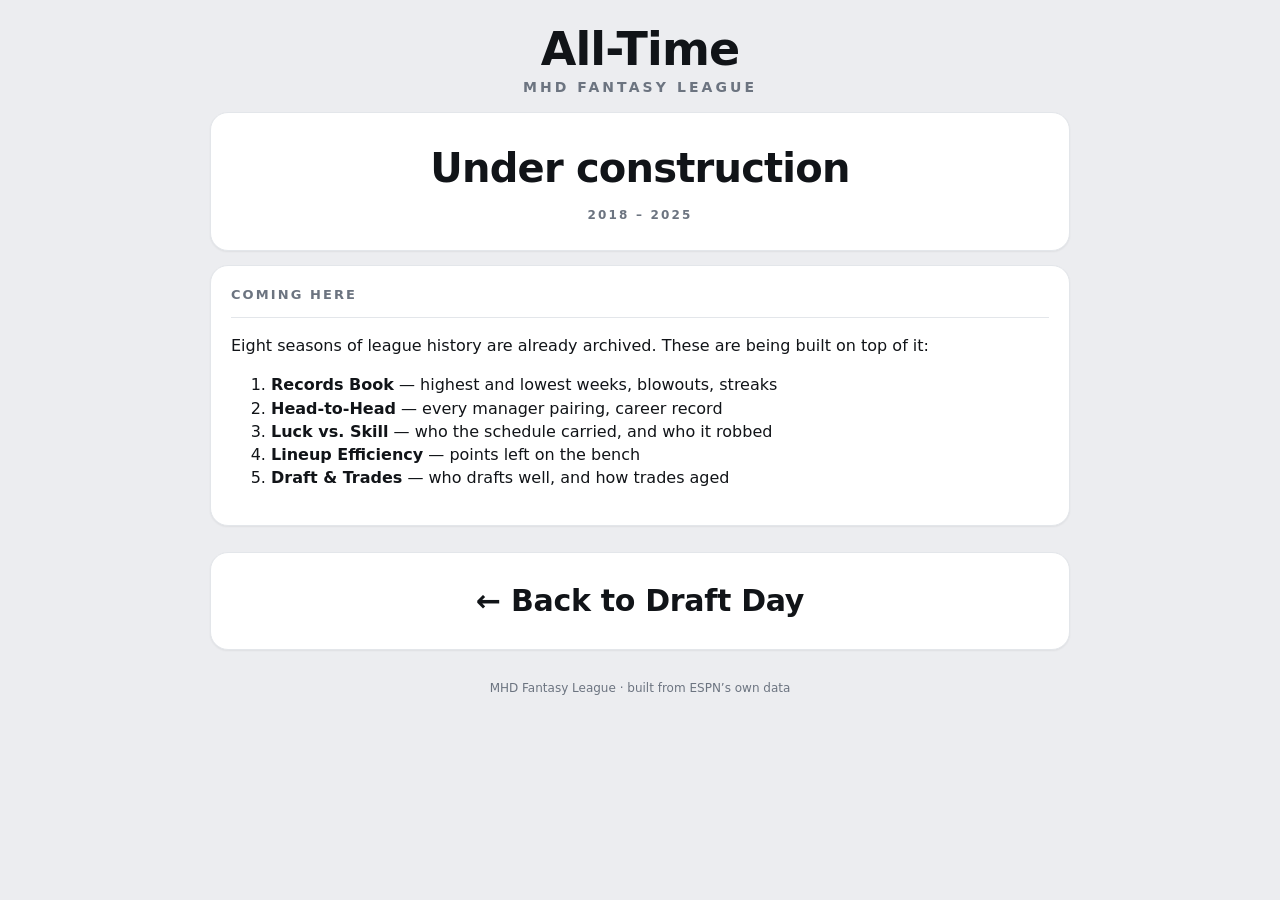
==== site/analysis.html @ 6bb0a48e "Add the draft-day splash page The home page the league actually opens in August: countdown, draft de" ====
<!doctype html>
<html lang="en">
<head>
<meta charset="utf-8">
<meta name="viewport" content="width=device-width, initial-scale=1">
<title>All-Time Analysis | MHD Fantasy League</title>
<link rel="stylesheet" href="css/main.css">
</head>
<body>

<header class="masthead">
  <h1 class="wordmark">All-Time<span>MHD Fantasy League</span></h1>
</header>

<main>
  <section class="card hero">
    <h2>Under construction</h2>
    <p class="kind">2018 &ndash; 2025</p>
  </section>

  <section class="card">
    <h2>Coming here</h2>
    <p>Eight seasons of league history are already archived. These are being
      built on top of it:</p>
    <ol class="planned">
      <li><b>Records Book</b> &mdash; highest and lowest weeks, blowouts, streaks</li>
      <li><b>Head-to-Head</b> &mdash; every manager pairing, career record</li>
      <li><b>Luck vs. Skill</b> &mdash; who the schedule carried, and who it robbed</li>
      <li><b>Lineup Efficiency</b> &mdash; points left on the bench</li>
      <li><b>Draft &amp; Trades</b> &mdash; who drafts well, and how trades aged</li>
    </ol>
  </section>

  <a class="tile" href="index.html">
    <b>&larr; Back to Draft Day</b>
  </a>
</main>

<footer>
  <p>MHD Fantasy League &middot; built from ESPN&rsquo;s own data</p>
</footer>

</body>
</html>
---- site/css/main.css ----
/* Design system for the whole site.
 *
 * Mobile-first: everything is a single stacked column until 720px, because the
 * league opens this on phones from a group chat. Cards on a soft field, one
 * accent color, big numbers with small uppercase labels -- the point is that a
 * stat should be readable at arm's length without anyone squinting.
 */

:root {
  --bg: #ecedf0;
  --card: #ffffff;
  --ink: #111418;
  --muted: #6c7480;
  --line: #e3e6ea;
  --accent: #34d399;
  --accent-ink: #04291b;
  --shadow: 0 1px 2px rgba(17, 20, 24, 0.06);
  --radius: 18px;
  --gap: 14px;
}

@media (prefers-color-scheme: dark) {
  :root {
    --bg: #0f1216;
    --card: #181c22;
    --ink: #f2f4f7;
    --muted: #99a2ad;
    --line: #262c34;
    --shadow: none;
  }
}

* {
  box-sizing: border-box;
}

body {
  margin: 0;
  padding: 0 14px 48px;
  background: var(--bg);
  color: var(--ink);
  font-family: system-ui, -apple-system, "Segoe UI", Roboto, sans-serif;
  font-size: 16px;
  line-height: 1.45;
  -webkit-text-size-adjust: 100%;
}

/* ---------- masthead ---------- */

.masthead {
  max-width: 860px;
  margin: 0 auto;
  padding: 26px 0 18px;
  text-align: center;
}

.wordmark {
  margin: 0;
  font-size: clamp(30px, 9vw, 46px);
  font-weight: 800;
  letter-spacing: -0.02em;
  line-height: 1;
}

.wordmark span {
  display: block;
  margin-top: 8px;
  font-size: clamp(11px, 3vw, 14px);
  font-weight: 700;
  letter-spacing: 0.22em;
  text-transform: uppercase;
  color: var(--muted);
}

.masthead .updated {
  margin: 14px 0 0;
  font-size: 11px;
  font-weight: 700;
  letter-spacing: 0.14em;
  text-transform: uppercase;
  color: var(--muted);
}

/* ---------- layout ---------- */

main {
  max-width: 860px;
  margin: 0 auto;
}

.grid {
  display: grid;
  grid-template-columns: 1fr;
  gap: var(--gap);
}

@media (min-width: 720px) {
  .grid {
    grid-template-columns: 1fr 1fr;
    align-items: start;
  }
  /* The draft order is a long list; let it own the right column and run the
     full height of the stack next to it. */
  .grid .order {
    grid-column: 2;
    grid-row: 1 / span 3;
  }
}

/* ---------- cards ---------- */

.card {
  background: var(--card);
  border: 1px solid var(--line);
  border-radius: var(--radius);
  box-shadow: var(--shadow);
  padding: 20px;
  margin-bottom: var(--gap);
}

.grid .card {
  margin-bottom: 0;
}

.card h2 {
  margin: 0 0 14px;
  padding-bottom: 12px;
  border-bottom: 1px solid var(--line);
  font-size: 13px;
  font-weight: 800;
  letter-spacing: 0.16em;
  text-transform: uppercase;
  color: var(--muted);
}

.hero {
  text-align: center;
  padding: 26px 20px;
}

.hero h2 {
  margin: 0;
  padding: 0;
  border: 0;
  font-size: clamp(26px, 7.5vw, 40px);
  font-weight: 800;
  letter-spacing: -0.02em;
  text-transform: none;
  color: var(--ink);
}

.hero .kind {
  margin: 10px 0 0;
  font-size: 12px;
  font-weight: 700;
  letter-spacing: 0.18em;
  text-transform: uppercase;
  color: var(--muted);
}

/* ---------- countdown ---------- */

.clock {
  display: grid;
  grid-template-columns: repeat(4, 1fr);
  text-align: center;
}

.clock div {
  padding: 0 2px;
}

.clock b {
  display: block;
  font-size: clamp(26px, 8vw, 38px);
  font-weight: 800;
  font-variant-numeric: tabular-nums;
  letter-spacing: -0.02em;
}

.clock small {
  display: block;
  margin-top: 2px;
  font-size: 10px;
  font-weight: 700;
  letter-spacing: 0.14em;
  text-transform: uppercase;
  color: var(--muted);
}

/* ---------- draft details ---------- */

.when {
  margin: 0;
  font-size: 22px;
  font-weight: 800;
  letter-spacing: -0.01em;
}

.where {
  margin: 4px 0 0;
  font-size: 14px;
  font-weight: 600;
  letter-spacing: 0.1em;
  text-transform: uppercase;
  color: var(--muted);
}

/* ---------- buttons ---------- */

.btn {
  display: block;
  width: 100%;
  margin-top: 18px;
  padding: 14px 18px;
  border: 0;
  border-radius: 999px;
  background: var(--accent);
  color: var(--accent-ink);
  font: inherit;
  font-size: 14px;
  font-weight: 800;
  letter-spacing: 0.12em;
  text-transform: uppercase;
  text-align: center;
  text-decoration: none;
  cursor: pointer;
}

.btn:active {
  transform: translateY(1px);
}

.btn.secondary {
  background: transparent;
  border: 2px solid var(--line);
  color: var(--ink);
}

/* ---------- dues ---------- */

.amount {
  margin: 0;
  font-size: 34px;
  font-weight: 800;
  letter-spacing: -0.02em;
}

/* ---------- draft order ---------- */

.order ol {
  margin: 0;
  padding: 0;
  list-style: none;
}

.order li {
  display: flex;
  align-items: center;
  gap: 12px;
  padding: 11px 0;
  border-bottom: 1px solid var(--line);
}

.order li:last-child {
  border-bottom: 0;
}

.order .pick {
  flex: none;
  width: 26px;
  height: 26px;
  border-radius: 50%;
  background: var(--bg);
  color: var(--muted);
  font-size: 12px;
  font-weight: 800;
  line-height: 26px;
  text-align: center;
}

.order .name {
  flex: 1;
  font-size: 17px;
  font-weight: 700;
  letter-spacing: 0.01em;
}

.badge {
  flex: none;
  padding: 4px 10px;
  border-radius: 999px;
  background: var(--bg);
  color: var(--muted);
  font-size: 10px;
  font-weight: 800;
  letter-spacing: 0.1em;
  text-transform: uppercase;
  white-space: nowrap;
}

.badge.paid {
  background: var(--accent);
  color: var(--accent-ink);
}

/* ---------- gate ---------- */

.gate {
  display: flex;
  gap: 8px;
  margin-top: 18px;
}

.gate input {
  flex: 1;
  min-width: 0;
  padding: 13px 16px;
  border: 2px solid var(--line);
  border-radius: 999px;
  background: var(--card);
  color: var(--ink);
  font: inherit;
  font-size: 15px;
}

.gate .btn {
  width: auto;
  margin-top: 0;
  padding: 13px 20px;
}

.gate-note {
  margin: 10px 0 0;
  font-size: 12px;
  color: var(--muted);
  text-align: center;
}

.gate-note.error {
  color: #dc2626;
  font-weight: 700;
}

/* ---------- big link tile ---------- */

.tile {
  display: block;
  margin-top: 26px;
  padding: 26px 20px;
  border: 1px solid var(--line);
  border-radius: var(--radius);
  background: var(--card);
  box-shadow: var(--shadow);
  color: inherit;
  text-align: center;
  text-decoration: none;
}

.tile b {
  display: block;
  font-size: clamp(22px, 6vw, 30px);
  font-weight: 800;
  letter-spacing: -0.01em;
}

.tile span {
  display: block;
  margin-top: 8px;
  font-size: 13px;
  color: var(--muted);
}

/* ---------- footer ---------- */

footer {
  max-width: 860px;
  margin: 30px auto 0;
  text-align: center;
  font-size: 12px;
  color: var(--muted);
}

[hidden] {
  display: none !important;
}
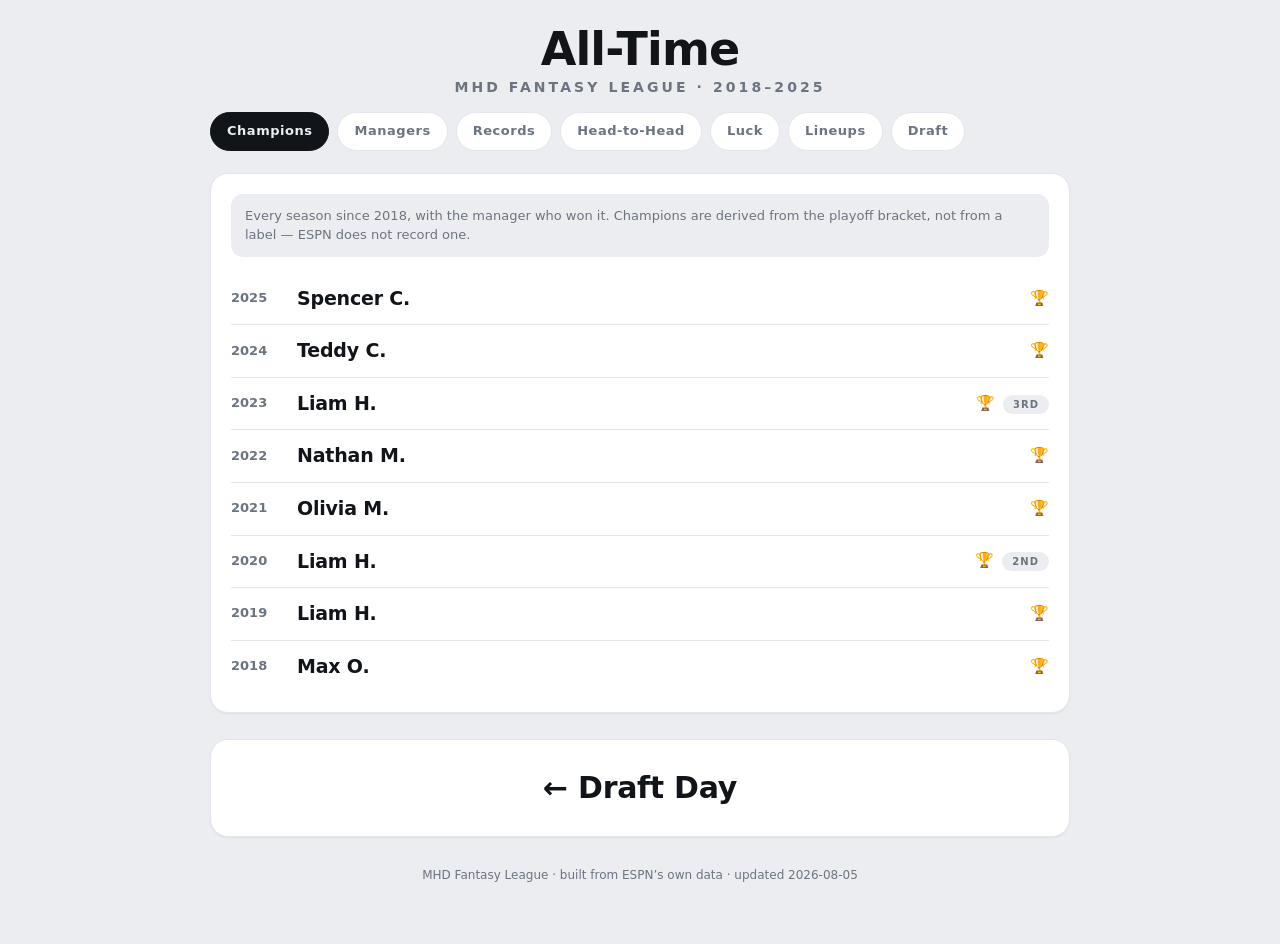
==== commit 28fe1853: "Build the All-Time Analysis page Seven sections -- champions, managers, records, head-to-head, luck," ====
--- a/site/analysis.html
+++ b/site/analysis.html
@@ -4,41 +4,35 @@
 <meta charset="utf-8">
 <meta name="viewport" content="width=device-width, initial-scale=1">
 <title>All-Time Analysis | MHD Fantasy League</title>
+<meta name="description" content="Every season since 2018: records, rivalries, luck, lineups and draft history.">
 <link rel="stylesheet" href="css/main.css">
 </head>
 <body>
 
 <header class="masthead">
-  <h1 class="wordmark">All-Time<span>MHD Fantasy League</span></h1>
+  <h1 class="wordmark">All-Time<span id="span-years">MHD Fantasy League</span></h1>
 </header>
 
 <main>
-  <section class="card hero">
-    <h2>Under construction</h2>
-    <p class="kind">2018 &ndash; 2025</p>
-  </section>
+  <!-- Sections are tabs rather than separate pages: the whole feed is one
+       small file, so switching costs nothing and nobody waits on a page load
+       in the middle of an argument. -->
+  <nav class="tabs" id="tabs" role="tablist"></nav>
 
-  <section class="card">
-    <h2>Coming here</h2>
-    <p>Eight seasons of league history are already archived. These are being
-      built on top of it:</p>
-    <ol class="planned">
-      <li><b>Records Book</b> &mdash; highest and lowest weeks, blowouts, streaks</li>
-      <li><b>Head-to-Head</b> &mdash; every manager pairing, career record</li>
-      <li><b>Luck vs. Skill</b> &mdash; who the schedule carried, and who it robbed</li>
-      <li><b>Lineup Efficiency</b> &mdash; points left on the bench</li>
-      <li><b>Draft &amp; Trades</b> &mdash; who drafts well, and how trades aged</li>
-    </ol>
+  <section class="card" id="panel">
+    <p id="loading">Loading eight seasons&hellip;</p>
   </section>
 
   <a class="tile" href="index.html">
-    <b>&larr; Back to Draft Day</b>
+    <b>&larr; Draft Day</b>
   </a>
 </main>
 
 <footer>
-  <p>MHD Fantasy League &middot; built from ESPN&rsquo;s own data</p>
+  <p>MHD Fantasy League &middot; built from ESPN&rsquo;s own data &middot;
+     <span id="generated"></span></p>
 </footer>
 
+<script src="js/analysis.js"></script>
 </body>
 </html>
--- a/site/css/main.css
+++ b/site/css/main.css
@@ -384,3 +384,227 @@
 [hidden] {
   display: none !important;
 }
+
+/* ---------- tabs ---------- */
+
+/* A horizontal strip of chips that scrolls sideways on a phone rather than
+   wrapping into a block of buttons that pushes the content off screen. */
+.tabs {
+  display: flex;
+  gap: 8px;
+  margin: 0 -14px 18px;
+  padding: 0 14px 4px;
+  overflow-x: auto;
+  scrollbar-width: none;
+}
+
+.tabs::-webkit-scrollbar {
+  display: none;
+}
+
+.tabs button {
+  flex: none;
+  padding: 9px 16px;
+  border: 1px solid var(--line);
+  border-radius: 999px;
+  background: var(--card);
+  color: var(--muted);
+  font: inherit;
+  font-size: 13px;
+  font-weight: 700;
+  letter-spacing: 0.04em;
+  white-space: nowrap;
+  cursor: pointer;
+}
+
+.tabs button[aria-selected="true"] {
+  background: var(--ink);
+  border-color: var(--ink);
+  color: var(--bg);
+}
+
+/* ---------- tables ---------- */
+
+.scroller {
+  margin: 0 -20px;
+  padding: 0 20px;
+  overflow-x: auto;
+}
+
+table {
+  width: 100%;
+  border-collapse: collapse;
+  font-size: 15px;
+}
+
+th {
+  padding: 0 0 8px;
+  border-bottom: 1px solid var(--line);
+  color: var(--muted);
+  font-size: 10px;
+  font-weight: 800;
+  letter-spacing: 0.12em;
+  text-transform: uppercase;
+  text-align: right;
+  white-space: nowrap;
+}
+
+th:first-child,
+td:first-child {
+  text-align: left;
+}
+
+td {
+  padding: 10px 0;
+  border-bottom: 1px solid var(--line);
+  text-align: right;
+  font-variant-numeric: tabular-nums;
+  white-space: nowrap;
+}
+
+td:first-child {
+  font-weight: 700;
+}
+
+th + th,
+td + td {
+  padding-left: 14px;
+}
+
+tr:last-child td {
+  border-bottom: 0;
+}
+
+.pos {
+  color: #0f9d58;
+  font-weight: 700;
+}
+
+.neg {
+  color: #dc2626;
+  font-weight: 700;
+}
+
+/* ---------- record / stat rows ---------- */
+
+.stat {
+  display: flex;
+  align-items: baseline;
+  justify-content: space-between;
+  gap: 14px;
+  padding: 13px 0;
+  border-bottom: 1px solid var(--line);
+}
+
+.stat:last-child {
+  border-bottom: 0;
+}
+
+.stat .label {
+  font-size: 13px;
+  font-weight: 700;
+  color: var(--muted);
+}
+
+.stat .value {
+  font-size: 22px;
+  font-weight: 800;
+  font-variant-numeric: tabular-nums;
+  letter-spacing: -0.01em;
+}
+
+.stat .who {
+  display: block;
+  margin-top: 2px;
+  font-size: 12px;
+  font-weight: 600;
+  color: var(--muted);
+  text-align: right;
+}
+
+/* ---------- explainer ---------- */
+
+/* Every stat carries its definition. A number nobody can explain just starts a
+   new argument about the number. */
+.explain {
+  margin: 0 0 16px;
+  padding: 12px 14px;
+  border-radius: 12px;
+  background: var(--bg);
+  font-size: 13px;
+  line-height: 1.5;
+  color: var(--muted);
+}
+
+/* ---------- picker ---------- */
+
+select {
+  width: 100%;
+  margin-bottom: 16px;
+  padding: 12px 14px;
+  border: 2px solid var(--line);
+  border-radius: 12px;
+  background: var(--card);
+  color: var(--ink);
+  font: inherit;
+  font-size: 16px;
+  font-weight: 700;
+}
+
+/* ---------- champions ---------- */
+
+.champ {
+  display: flex;
+  align-items: center;
+  gap: 14px;
+  padding: 12px 0;
+  border-bottom: 1px solid var(--line);
+}
+
+.champ:last-child {
+  border-bottom: 0;
+}
+
+.champ .year {
+  flex: none;
+  width: 52px;
+  font-size: 13px;
+  font-weight: 800;
+  color: var(--muted);
+  font-variant-numeric: tabular-nums;
+}
+
+.champ .name {
+  flex: 1;
+  font-size: 19px;
+  font-weight: 800;
+  letter-spacing: -0.01em;
+}
+
+.champ .rings {
+  flex: none;
+  font-size: 15px;
+}
+
+/* Sub-headings inside a panel: quieter than the card title above them, but
+   still clearly a break between two different tables. */
+.card h3 {
+  margin: 26px 0 12px;
+  padding-top: 18px;
+  border-top: 1px solid var(--line);
+  font-size: 12px;
+  font-weight: 800;
+  letter-spacing: 0.14em;
+  text-transform: uppercase;
+  color: var(--muted);
+}
+
+.card h3:first-of-type {
+  margin-top: 8px;
+  padding-top: 0;
+  border-top: 0;
+}
+
+.champ .rings .badge {
+  margin-left: 8px;
+}
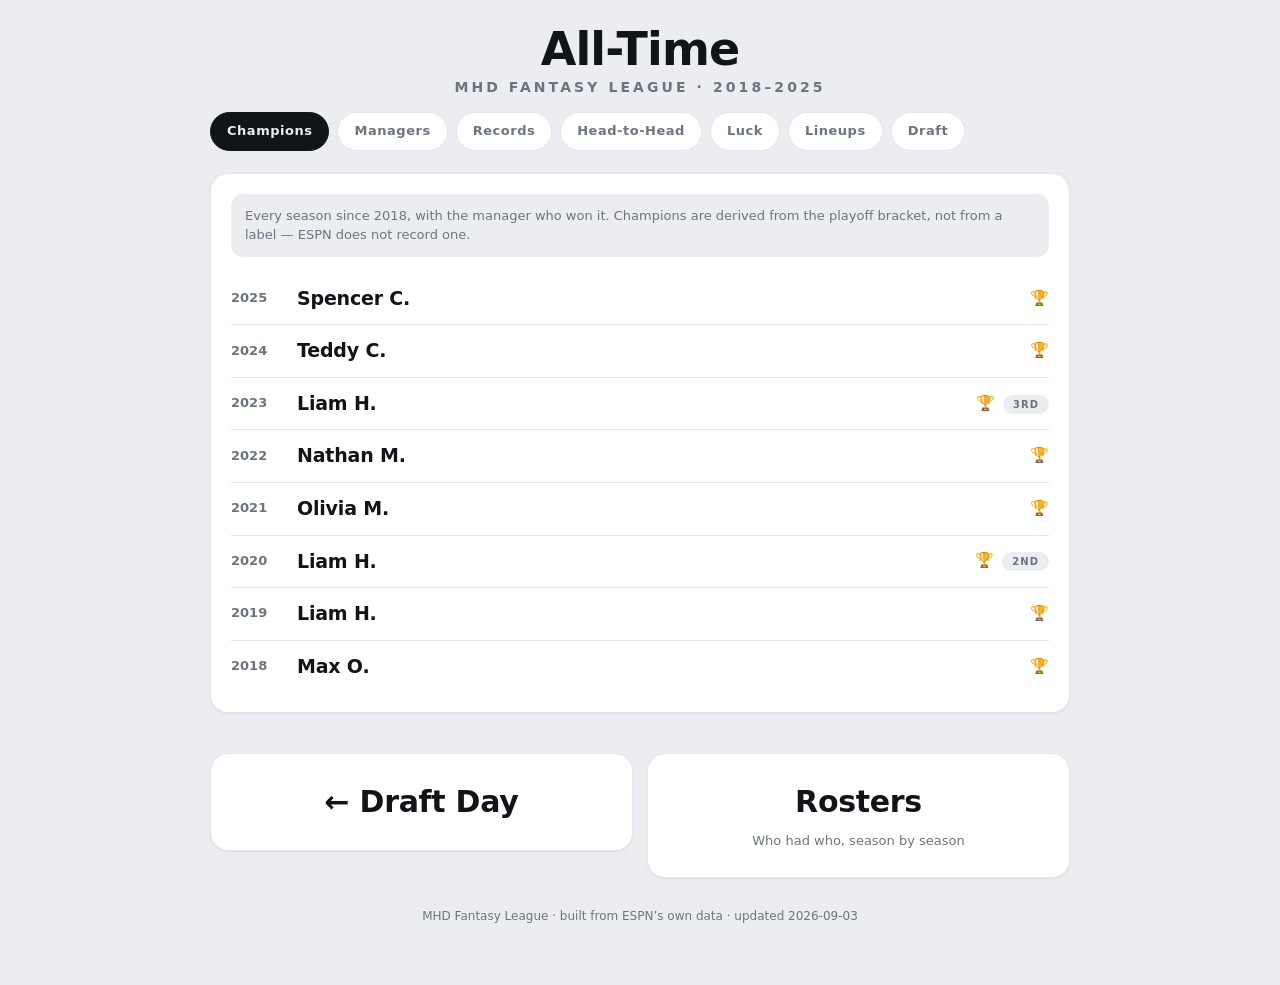
==== commit 4edb0d82: "Add the Rosters page -- who had who, for keeper calls Built for the reason this league actually need" ====
--- a/site/analysis.html
+++ b/site/analysis.html
@@ -23,9 +23,15 @@
     <p id="loading">Loading eight seasons&hellip;</p>
   </section>
 
-  <a class="tile" href="index.html">
-    <b>&larr; Draft Day</b>
-  </a>
+  <div class="grid">
+    <a class="tile" href="index.html">
+      <b>&larr; Draft Day</b>
+    </a>
+    <a class="tile" href="rosters.html">
+      <b>Rosters</b>
+      <span>Who had who, season by season</span>
+    </a>
+  </div>
 </main>
 
 <footer>
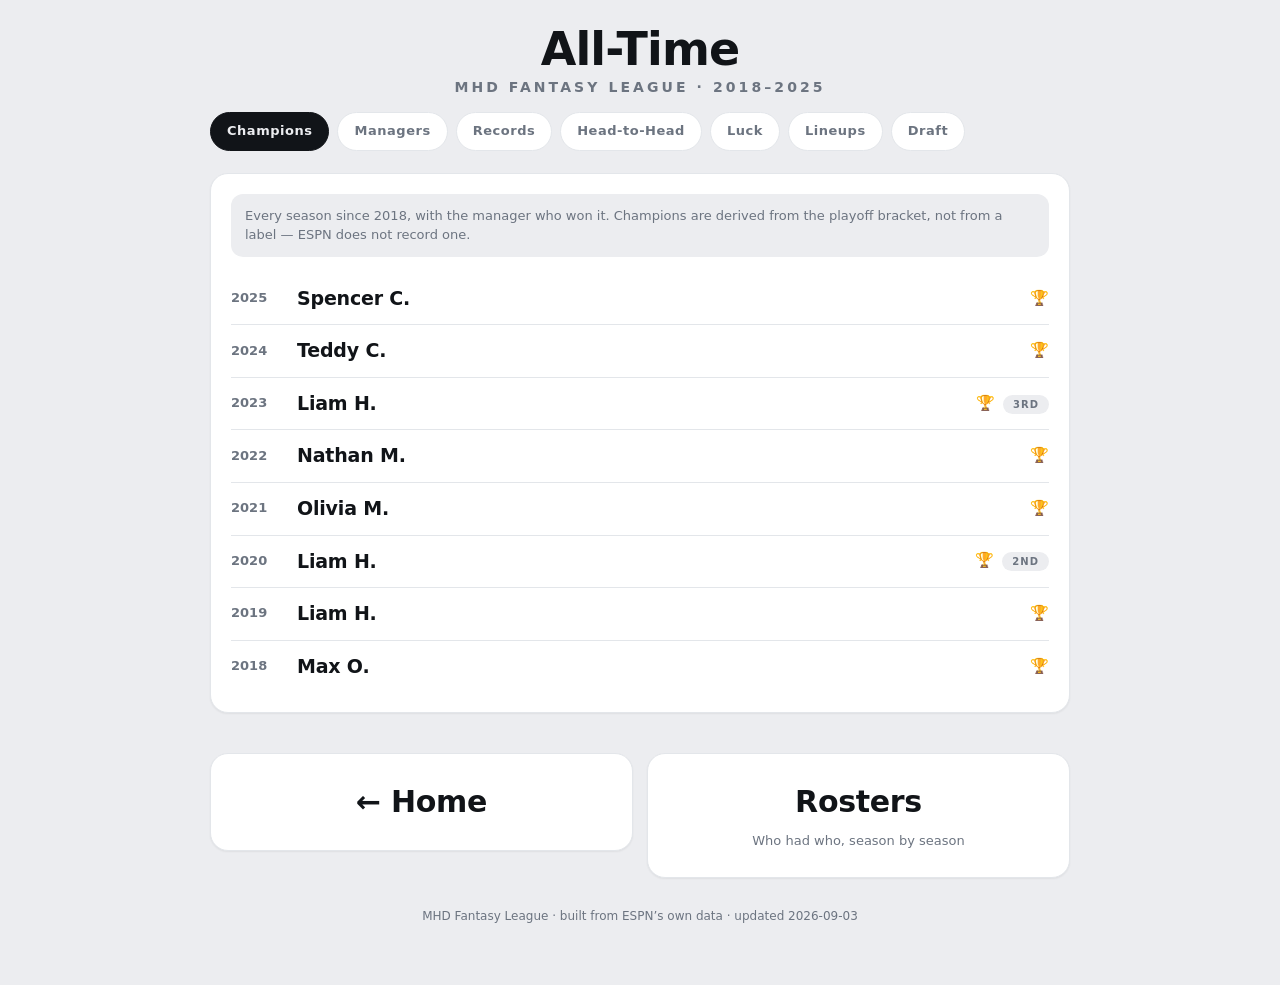
==== commit d22da5aa: "Splash page layout, "Home" back-links, and a real rosters rework Splash page: countdown now spans bo" ====
--- a/site/analysis.html
+++ b/site/analysis.html
@@ -25,7 +25,7 @@
 
   <div class="grid">
     <a class="tile" href="index.html">
-      <b>&larr; Draft Day</b>
+      <b>&larr; Home</b>
     </a>
     <a class="tile" href="rosters.html">
       <b>Rosters</b>
--- a/site/css/main.css
+++ b/site/css/main.css
@@ -99,11 +99,14 @@
     grid-template-columns: 1fr 1fr;
     align-items: start;
   }
-  /* The draft order is a long list; let it own the right column and run the
-     full height of the stack next to it. */
-  .grid .order {
-    grid-column: 2;
-    grid-row: 1 / span 3;
+  /* Splash page only -- these ids exist nowhere else, so this can't leak into
+     the plain two-tile grids on the other pages.
+     Countdown spans the full width up top; draft and dues sit side by side
+     underneath it (auto-placed into row 2 in DOM order, no rule needed for
+     either); the order list spans full width again below both. */
+  #countdown-card,
+  #order-card {
+    grid-column: 1 / -1;
   }
 }
 
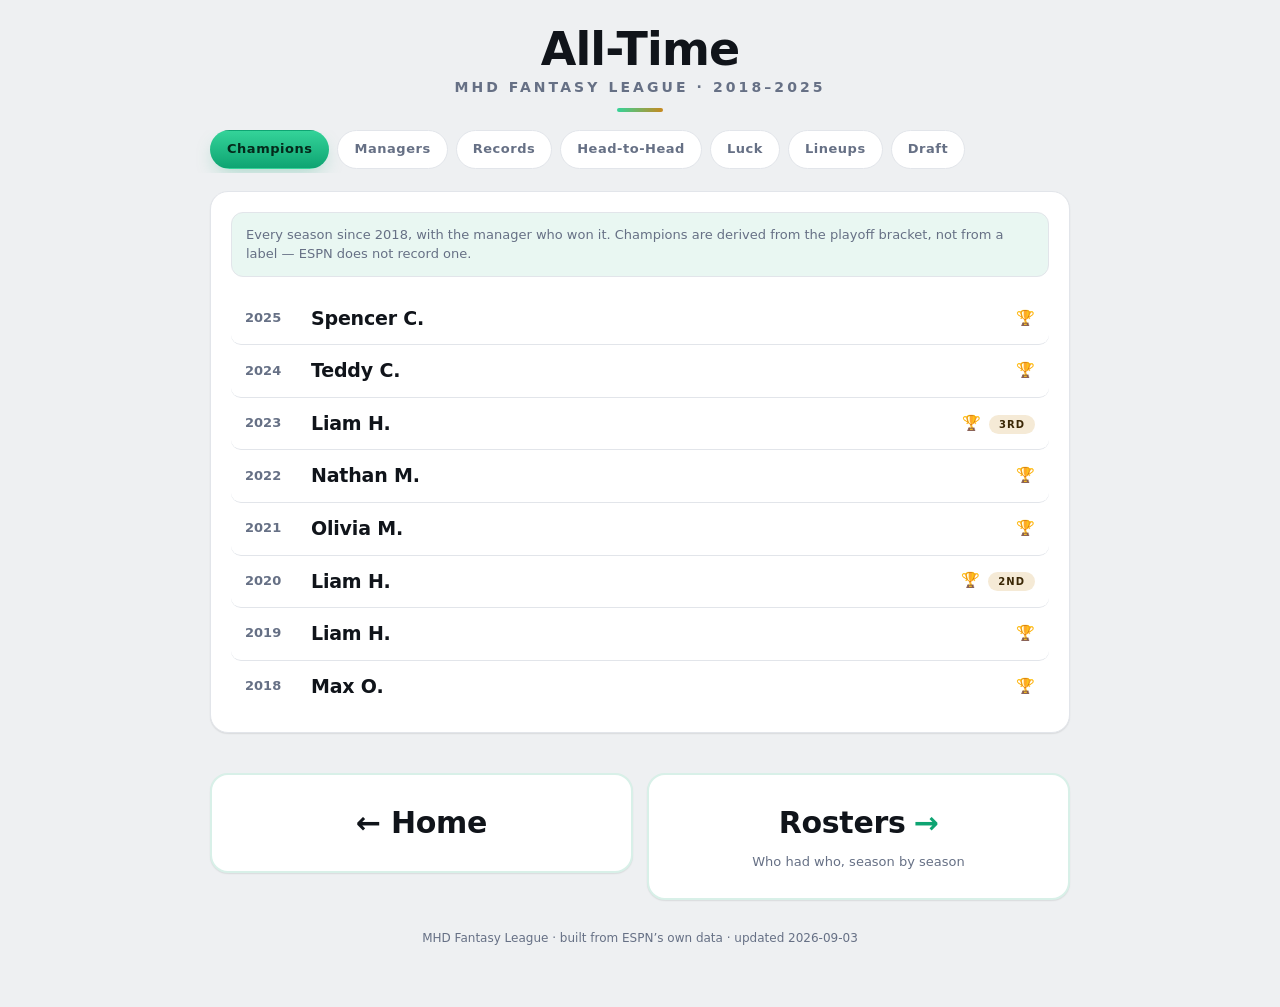
==== commit f6635e8e: "Pin Actions to commit SHAs, drop dead code, fix the double-arrow on Home From the security review: G" ====
--- a/site/analysis.html
+++ b/site/analysis.html
@@ -24,7 +24,7 @@
   </section>
 
   <div class="grid">
-    <a class="tile" href="index.html">
+    <a class="tile back" href="index.html">
       <b>&larr; Home</b>
     </a>
     <a class="tile" href="rosters.html">
--- a/site/css/main.css
+++ b/site/css/main.css
@@ -1,32 +1,70 @@
 /* Design system for the whole site.
  *
  * Mobile-first: everything is a single stacked column until 720px, because the
- * league opens this on phones from a group chat. Cards on a soft field, one
- * accent color, big numbers with small uppercase labels -- the point is that a
- * stat should be readable at arm's length without anyone squinting.
+ * league opens this on phones from a group chat. Cards on a soft field, big
+ * numbers with small uppercase labels -- the point is that a stat should be
+ * readable at arm's length without anyone squinting.
+ *
+ * Two accents, used on purpose rather than decoratively: emerald marks
+ * anything interactive -- a link, a button, a control, a paid badge -- so a
+ * border color alone tells you whether something responds to a tap. Gold
+ * marks a highlight that is not a link -- a superlative stat, a champion, a
+ * drafted-from-the-draft badge. Everything else stays neutral ink-on-white,
+ * which is what keeps two spot colors from turning into visual noise.
  */
 
 :root {
-  --bg: #ecedf0;
+  --bg: #eef0f2;
   --card: #ffffff;
-  --ink: #111418;
-  --muted: #6c7480;
-  --line: #e3e6ea;
+  --ink: #10141a;
+  --muted: #667085;
+  --line: #e2e5ea;
+
   --accent: #34d399;
+  --accent-strong: #0ea472;
   --accent-ink: #04291b;
-  --shadow: 0 1px 2px rgba(17, 20, 24, 0.06);
+  --accent-soft: rgba(16, 163, 115, 0.09);
+  --accent-soft-strong: rgba(16, 163, 115, 0.16);
+
+  --gold: #c8891f;
+  --gold-strong: #a3700f;
+  --gold-ink: #3a2705;
+  --gold-soft: rgba(200, 137, 31, 0.10);
+  --gold-soft-strong: rgba(200, 137, 31, 0.18);
+
+  --danger: #dc2626;
+
+  --shadow: 0 1px 2px rgba(16, 20, 26, 0.05), 0 1px 1px rgba(16, 20, 26, 0.04);
+  --shadow-lg: 0 10px 24px -8px rgba(16, 20, 26, 0.16);
+  --shadow-accent: 0 8px 20px -6px rgba(16, 163, 115, 0.35);
+
   --radius: 18px;
   --gap: 14px;
 }
 
 @media (prefers-color-scheme: dark) {
   :root {
-    --bg: #0f1216;
-    --card: #181c22;
+    --bg: #0d1013;
+    --card: #171b21;
     --ink: #f2f4f7;
-    --muted: #99a2ad;
-    --line: #262c34;
-    --shadow: none;
+    --muted: #9aa4b1;
+    --line: #272e37;
+
+    --accent: #34d399;
+    --accent-strong: #5eead4;
+    --accent-ink: #04291b;
+    --accent-soft: rgba(52, 211, 153, 0.10);
+    --accent-soft-strong: rgba(52, 211, 153, 0.18);
+
+    --gold: #e8b04b;
+    --gold-strong: #f4c669;
+    --gold-ink: #2c1e02;
+    --gold-soft: rgba(232, 176, 75, 0.12);
+    --gold-soft-strong: rgba(232, 176, 75, 0.2);
+
+    --shadow: 0 1px 2px rgba(0, 0, 0, 0.4);
+    --shadow-lg: 0 12px 28px -10px rgba(0, 0, 0, 0.6);
+    --shadow-accent: 0 0 0 1px rgba(52, 211, 153, 0.25), 0 8px 24px -6px rgba(52, 211, 153, 0.25);
   }
 }
 
@@ -72,6 +110,19 @@
   color: var(--muted);
 }
 
+/* A short two-tone underline ties every page back to the same two accents
+   without needing a logo -- the field-and-trophy pairing shows up before any
+   content does. */
+.wordmark::after {
+  content: "";
+  display: block;
+  width: 46px;
+  height: 4px;
+  margin: 14px auto 0;
+  border-radius: 999px;
+  background: linear-gradient(90deg, var(--accent), var(--gold));
+}
+
 .masthead .updated {
   margin: 14px 0 0;
   font-size: 11px;
@@ -86,6 +137,13 @@
 main {
   max-width: 860px;
   margin: 0 auto;
+}
+
+/* The splash page has no masthead above it -- the hero card is the page's
+   only header now -- so it needs its own top breathing room instead of
+   inheriting it from .masthead's padding the way the other two pages do. */
+main.no-masthead {
+  padding-top: 28px;
 }
 
 .grid {
@@ -108,10 +166,30 @@
   #order-card {
     grid-column: 1 / -1;
   }
+  /* The grid's own align-items:start leaves draft-card and dues-card each
+     sized to their own content, so a longer draft time/location can make
+     one visibly taller than the other. Stretch just these two to match
+     whichever is tallest, then pin each card's button to the bottom of that
+     shared height so the shorter card doesn't end with dead space above its
+     button. */
+  #draft-card,
+  #dues-card {
+    display: flex;
+    flex-direction: column;
+    align-self: stretch;
+  }
+  #draft-card .btn,
+  #draft-card .gate,
+  #dues-card .btn {
+    margin-top: auto;
+  }
 }
 
 /* ---------- cards ---------- */
 
+/* Informational by default: a quiet neutral border. Nothing here responds to
+   a tap, so nothing here borrows the accent color -- that's reserved for
+   things that do. */
 .card {
   background: var(--card);
   border: 1px solid var(--line);
@@ -128,7 +206,7 @@
 .card h2 {
   margin: 0 0 14px;
   padding-bottom: 12px;
-  border-bottom: 1px solid var(--line);
+  border-bottom: 2px solid var(--line);
   font-size: 13px;
   font-weight: 800;
   letter-spacing: 0.16em;
@@ -139,6 +217,7 @@
 .hero {
   text-align: center;
   padding: 26px 20px;
+  background: linear-gradient(180deg, var(--accent-soft), transparent 65%);
 }
 
 .hero h2 {
@@ -158,7 +237,7 @@
   font-weight: 700;
   letter-spacing: 0.18em;
   text-transform: uppercase;
-  color: var(--muted);
+  color: var(--accent-strong);
 }
 
 /* ---------- countdown ---------- */
@@ -179,6 +258,7 @@
   font-weight: 800;
   font-variant-numeric: tabular-nums;
   letter-spacing: -0.02em;
+  color: var(--accent-strong);
 }
 
 .clock small {
@@ -218,7 +298,7 @@
   padding: 14px 18px;
   border: 0;
   border-radius: 999px;
-  background: var(--accent);
+  background: linear-gradient(180deg, var(--accent), var(--accent-strong));
   color: var(--accent-ink);
   font: inherit;
   font-size: 14px;
@@ -228,16 +308,24 @@
   text-align: center;
   text-decoration: none;
   cursor: pointer;
+  box-shadow: var(--shadow-accent);
+  transition: transform 0.12s ease, box-shadow 0.12s ease;
+}
+
+.btn:hover {
+  transform: translateY(-1px);
 }
 
 .btn:active {
   transform: translateY(1px);
+  box-shadow: none;
 }
 
 .btn.secondary {
   background: transparent;
   border: 2px solid var(--line);
   color: var(--ink);
+  box-shadow: none;
 }
 
 /* ---------- dues ---------- */
@@ -303,8 +391,42 @@
 }
 
 .badge.paid {
-  background: var(--accent);
+  background: var(--accent-soft-strong);
   color: var(--accent-ink);
+}
+
+@media (prefers-color-scheme: dark) {
+  .badge.paid {
+    color: var(--accent-strong);
+  }
+}
+
+/* A partial-payment state gets its own tone rather than the same gray as
+   "nothing has happened yet" -- gold reads as "in progress," not "done" and
+   not "ignored." */
+.badge.partial {
+  background: var(--gold-soft-strong);
+  color: var(--gold-ink);
+}
+
+@media (prefers-color-scheme: dark) {
+  .badge.partial {
+    color: var(--gold-strong);
+  }
+}
+
+/* A drafted pick carries real data (round.pick) worth setting apart from a
+   free-agent add, which didn't come from an event worth marking. */
+.badge.drafted {
+  background: var(--gold-soft);
+  color: var(--gold-ink);
+  border: 1px solid var(--gold-soft-strong);
+}
+
+@media (prefers-color-scheme: dark) {
+  .badge.drafted {
+    color: var(--gold-strong);
+  }
 }
 
 /* ---------- gate ---------- */
@@ -327,6 +449,11 @@
   font-size: 15px;
 }
 
+.gate input:focus {
+  outline: none;
+  border-color: var(--accent);
+}
+
 .gate .btn {
   width: auto;
   margin-top: 0;
@@ -341,23 +468,37 @@
 }
 
 .gate-note.error {
-  color: #dc2626;
+  color: var(--danger);
   font-weight: 700;
 }
 
 /* ---------- big link tile ---------- */
 
+/* Interactive, so it borrows the same accent language as a button: a real
+   border in the accent color instead of the neutral line a plain card gets,
+   plus a hover lift so a pointer confirms what the border already implied. */
 .tile {
   display: block;
   margin-top: 26px;
   padding: 26px 20px;
-  border: 1px solid var(--line);
+  border: 2px solid var(--accent-soft-strong);
   border-radius: var(--radius);
   background: var(--card);
   box-shadow: var(--shadow);
   color: inherit;
   text-align: center;
   text-decoration: none;
+  transition: transform 0.15s ease, box-shadow 0.15s ease, border-color 0.15s ease;
+}
+
+.tile:hover {
+  border-color: var(--accent);
+  box-shadow: var(--shadow-lg);
+  transform: translateY(-2px);
+}
+
+.tile:active {
+  transform: translateY(0);
 }
 
 .tile b {
@@ -365,6 +506,27 @@
   font-size: clamp(22px, 6vw, 30px);
   font-weight: 800;
   letter-spacing: -0.01em;
+}
+
+/* A plain arrow rather than a phrase -- the affordance is the glyph and the
+   border, not a line of copy explaining that a link is a link. */
+.tile b::after {
+  content: "→";
+  display: inline-block;
+  margin-left: 8px;
+  color: var(--accent-strong);
+  transition: transform 0.15s ease;
+}
+
+.tile:hover b::after {
+  transform: translateX(3px);
+}
+
+/* The Home link already carries its own literal "←" -- appending the
+   forward arrow on top of that reads as "go both ways," so it's suppressed
+   here rather than on every tile that's actually pointing forward. */
+.tile.back b::after {
+  content: none;
 }
 
 .tile span {
@@ -418,12 +580,19 @@
   letter-spacing: 0.04em;
   white-space: nowrap;
   cursor: pointer;
+  transition: border-color 0.12s ease, color 0.12s ease;
+}
+
+.tabs button:hover {
+  border-color: var(--accent);
+  color: var(--ink);
 }
 
 .tabs button[aria-selected="true"] {
-  background: var(--ink);
-  border-color: var(--ink);
-  color: var(--bg);
+  background: linear-gradient(180deg, var(--accent), var(--accent-strong));
+  border-color: transparent;
+  color: var(--accent-ink);
+  box-shadow: var(--shadow-accent);
 }
 
 /* ---------- tables ---------- */
@@ -442,7 +611,7 @@
 
 th {
   padding: 0 0 8px;
-  border-bottom: 1px solid var(--line);
+  border-bottom: 2px solid var(--line);
   color: var(--muted);
   font-size: 10px;
   font-weight: 800;
@@ -478,13 +647,21 @@
   border-bottom: 0;
 }
 
+tbody tr {
+  transition: background-color 0.1s ease;
+}
+
+tbody tr:hover {
+  background: var(--accent-soft);
+}
+
 .pos {
-  color: #0f9d58;
+  color: var(--accent-strong);
   font-weight: 700;
 }
 
 .neg {
-  color: #dc2626;
+  color: var(--danger);
   font-weight: 700;
 }
 
@@ -495,8 +672,9 @@
   align-items: baseline;
   justify-content: space-between;
   gap: 14px;
-  padding: 13px 0;
+  padding: 13px 0 13px 14px;
   border-bottom: 1px solid var(--line);
+  border-left: 3px solid var(--gold-soft-strong);
 }
 
 .stat:last-child {
@@ -514,6 +692,13 @@
   font-weight: 800;
   font-variant-numeric: tabular-nums;
   letter-spacing: -0.01em;
+  color: var(--gold-strong);
+}
+
+@media (prefers-color-scheme: dark) {
+  .stat .value {
+    color: var(--gold);
+  }
 }
 
 .stat .who {
@@ -533,7 +718,8 @@
   margin: 0 0 16px;
   padding: 12px 14px;
   border-radius: 12px;
-  background: var(--bg);
+  border: 1px solid var(--line);
+  background: var(--accent-soft);
   font-size: 13px;
   line-height: 1.5;
   color: var(--muted);
@@ -541,17 +727,31 @@
 
 /* ---------- picker ---------- */
 
+/* Interactive controls get the accent border too, same language as a tile or
+   a button -- the whole point is that "has an accent border" reliably means
+   "does something when you touch it," everywhere on the site. */
 select {
   width: 100%;
   margin-bottom: 16px;
   padding: 12px 14px;
-  border: 2px solid var(--line);
+  border: 2px solid var(--accent-soft-strong);
   border-radius: 12px;
   background: var(--card);
   color: var(--ink);
   font: inherit;
   font-size: 16px;
   font-weight: 700;
+  transition: border-color 0.12s ease;
+}
+
+select:hover {
+  border-color: var(--accent);
+}
+
+select:focus {
+  outline: none;
+  border-color: var(--accent);
+  box-shadow: 0 0 0 3px var(--accent-soft-strong);
 }
 
 /* ---------- champions ---------- */
@@ -560,8 +760,14 @@
   display: flex;
   align-items: center;
   gap: 14px;
-  padding: 12px 0;
+  padding: 12px 14px;
   border-bottom: 1px solid var(--line);
+  border-radius: 10px;
+  transition: background-color 0.12s ease;
+}
+
+.champ:hover {
+  background: var(--gold-soft);
 }
 
 .champ:last-child {
@@ -610,4 +816,12 @@
 
 .champ .rings .badge {
   margin-left: 8px;
-}
+  background: var(--gold-soft-strong);
+  color: var(--gold-ink);
+}
+
+@media (prefers-color-scheme: dark) {
+  .champ .rings .badge {
+    color: var(--gold-strong);
+  }
+}
